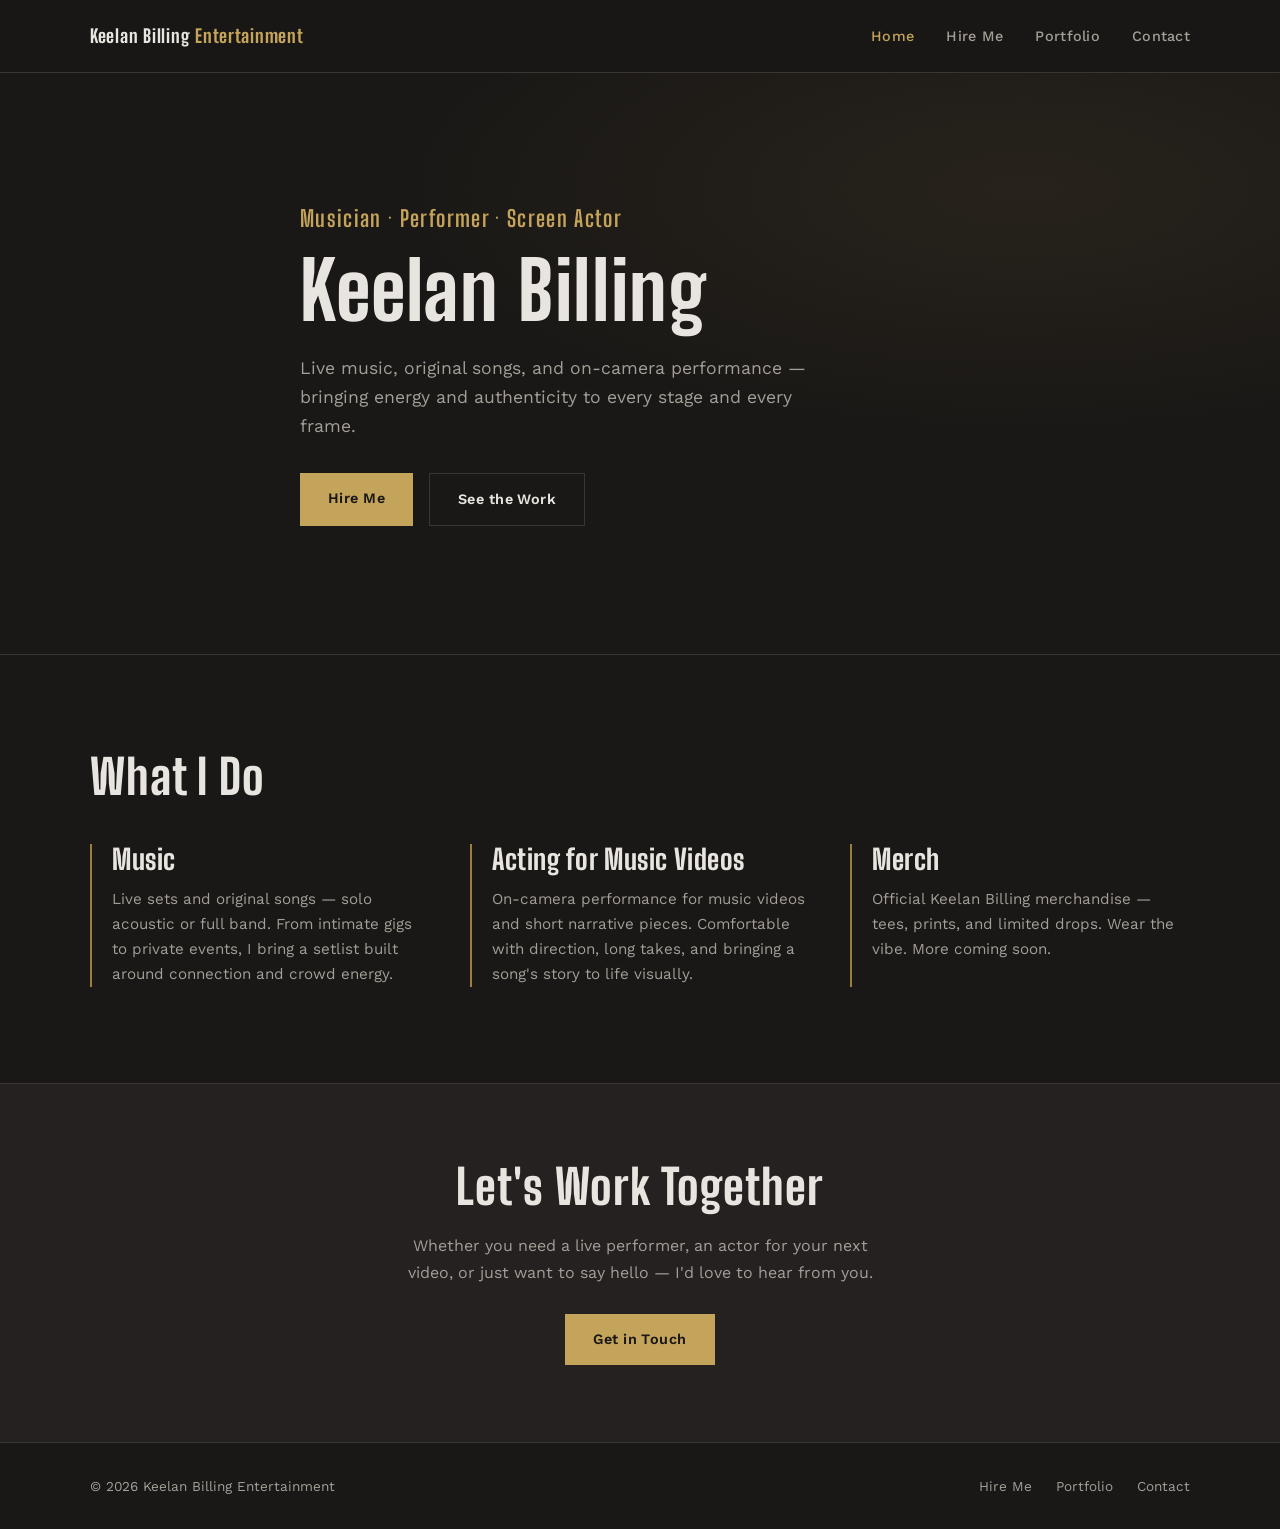
==== index.html @ 0515ae3e "first commit" ====
<!DOCTYPE html>
<html lang="en">
<head>
  <meta charset="UTF-8">
  <meta name="viewport" content="width=device-width, initial-scale=1.0">
  <meta name="description" content="Keelan Billing — Musician, performer, and screen actor available for live sets, original music, and music video acting.">
  <title>Keelan Billing Entertainment</title>
  <link rel="stylesheet" href="style.css">
</head>
<body>

  <header class="site-header">
    <div class="container header-inner">
      <a href="index.html" class="logo">Keelan Billing <span>Entertainment</span></a>
      <button class="nav-toggle" aria-label="Toggle navigation" aria-expanded="false">
        <span class="nav-toggle-bar"></span>
        <span class="nav-toggle-bar"></span>
        <span class="nav-toggle-bar"></span>
      </button>
      <nav class="site-nav" aria-label="Main navigation">
        <ul>
          <li><a href="index.html" aria-current="page">Home</a></li>
          <li><a href="hire.html">Hire Me</a></li>
          <li><a href="portfolio.html">Portfolio</a></li>
          <li><a href="contact.html">Contact</a></li>
        </ul>
      </nav>
    </div>
  </header>

  <main>
    <section class="hero">
      <div class="container hero-content">
        <p class="hero-tagline">Musician · Performer · Screen Actor</p>
        <h1>Keelan Billing</h1>
        <p class="hero-desc">Live music, original songs, and on-camera performance — bringing energy and authenticity to every stage and every frame.</p>
        <div class="btn-group">
          <a href="hire.html" class="btn btn-primary">Hire Me</a>
          <a href="portfolio.html" class="btn btn-outline">See the Work</a>
        </div>
      </div>
    </section>

    <section>
      <div class="container">
        <h2>What I Do</h2>
        <div class="services-grid">
          <article class="service-item">
            <h3>Music</h3>
            <p>Live sets and original songs — solo acoustic or full band. From intimate gigs to private events, I bring a setlist built around connection and crowd energy.</p>
          </article>
          <article class="service-item">
            <h3>Acting for Music Videos</h3>
            <p>On-camera performance for music videos and short narrative pieces. Comfortable with direction, long takes, and bringing a song's story to life visually.</p>
          </article>
          <article class="service-item">
            <h3>Merch</h3>
            <p>Official Keelan Billing merchandise — tees, prints, and limited drops. Wear the vibe. More coming soon.</p>
          </article>
        </div>
      </div>
    </section>

    <section class="cta-banner">
      <div class="container">
        <h2>Let's Work Together</h2>
        <p>Whether you need a live performer, an actor for your next video, or just want to say hello — I'd love to hear from you.</p>
        <a href="contact.html" class="btn btn-primary">Get in Touch</a>
      </div>
    </section>
  </main>

  <footer class="site-footer">
    <div class="container footer-inner">
      <p>&copy; 2026 Keelan Billing Entertainment</p>
      <nav class="footer-nav" aria-label="Footer navigation">
        <a href="hire.html">Hire Me</a>
        <a href="portfolio.html">Portfolio</a>
        <a href="contact.html">Contact</a>
      </nav>
    </div>
  </footer>

  <script src="script.js"></script>
</body>
</html>
---- style.css ----
/* =============================================
   Keelan Billing Entertainment — Shared Styles
   ============================================= */

@import url('https://fonts.googleapis.com/css2?family=Big+Shoulders+Display:wght@700;800&family=Work+Sans:wght@400;500;600&display=swap');

/* --- Custom Properties --- */
:root {
  --bg:           #1a1816;
  --bg-elevated:  #242120;
  --bg-subtle:    #2e2a28;
  --text:         #e8e4df;
  --text-muted:   #a39e97;
  --accent:       #c4a35a;
  --accent-dim:   #9a7f3f;
  --border:       #3a3532;
  --font-display: 'Big Shoulders Display', sans-serif;
  --font-body:    'Work Sans', sans-serif;
  --max-width:    1100px;
  --nav-height:   72px;
}

/* --- Reset & Base --- */
*, *::before, *::after {
  box-sizing: border-box;
  margin: 0;
  padding: 0;
}

html {
  scroll-behavior: smooth;
}

body {
  font-family: var(--font-body);
  font-size: 1rem;
  line-height: 1.65;
  color: var(--text);
  background-color: var(--bg);
  min-height: 100vh;
  display: flex;
  flex-direction: column;
}

img {
  max-width: 100%;
  display: block;
}

a {
  color: var(--accent);
  text-decoration: none;
  transition: color 0.2s;
}

a:hover {
  color: var(--text);
}

ul {
  list-style: none;
}

/* --- Typography --- */
h1, h2, h3 {
  font-family: var(--font-display);
  font-weight: 800;
  line-height: 1.1;
  letter-spacing: 0.02em;
}

h1 {
  font-size: clamp(2.8rem, 7vw, 5rem);
}

h2 {
  font-size: clamp(2rem, 4.5vw, 3rem);
  margin-bottom: 1.25rem;
}

h3 {
  font-size: clamp(1.4rem, 2.5vw, 1.75rem);
  margin-bottom: 0.75rem;
}

p + p {
  margin-top: 1rem;
}

/* --- Layout --- */
.container {
  width: min(100% - 2.5rem, var(--max-width));
  margin-inline: auto;
}

main {
  flex: 1;
}

section {
  padding-block: clamp(3.5rem, 8vw, 6rem);
}

section + section {
  border-top: 1px solid var(--border);
}

/* --- Header & Navigation --- */
.site-header {
  position: sticky;
  top: 0;
  z-index: 100;
  background: rgba(26, 24, 22, 0.92);
  backdrop-filter: blur(10px);
  border-bottom: 1px solid var(--border);
}

.header-inner {
  display: flex;
  align-items: center;
  justify-content: space-between;
  height: var(--nav-height);
}

.logo {
  font-family: var(--font-display);
  font-weight: 800;
  font-size: 1.15rem;
  color: var(--text);
  letter-spacing: 0.04em;
  white-space: nowrap;
}

.logo span {
  color: var(--accent);
}

.nav-toggle {
  display: none;
  background: none;
  border: none;
  cursor: pointer;
  padding: 0.5rem;
  color: var(--text);
}

.nav-toggle-bar {
  display: block;
  width: 24px;
  height: 2px;
  background: currentColor;
  transition: transform 0.25s, opacity 0.25s;
}

.nav-toggle-bar + .nav-toggle-bar {
  margin-top: 6px;
}

.nav-toggle[aria-expanded="true"] .nav-toggle-bar:nth-child(1) {
  transform: translateY(8px) rotate(45deg);
}

.nav-toggle[aria-expanded="true"] .nav-toggle-bar:nth-child(2) {
  opacity: 0;
}

.nav-toggle[aria-expanded="true"] .nav-toggle-bar:nth-child(3) {
  transform: translateY(-8px) rotate(-45deg);
}

.site-nav ul {
  display: flex;
  gap: 2rem;
}

.site-nav a {
  color: var(--text-muted);
  font-size: 0.9rem;
  font-weight: 500;
  letter-spacing: 0.02em;
}

.site-nav a:hover,
.site-nav a[aria-current="page"] {
  color: var(--accent);
}

/* --- Buttons --- */
.btn {
  display: inline-block;
  padding: 0.85rem 1.75rem;
  font-family: var(--font-body);
  font-size: 0.9rem;
  font-weight: 600;
  letter-spacing: 0.03em;
  border: none;
  cursor: pointer;
  transition: background 0.2s, color 0.2s, border-color 0.2s;
  text-align: center;
}

.btn-primary {
  background: var(--accent);
  color: var(--bg);
}

.btn-primary:hover {
  background: var(--text);
  color: var(--bg);
}

.btn-outline {
  background: transparent;
  color: var(--text);
  border: 1px solid var(--border);
}

.btn-outline:hover {
  border-color: var(--accent);
  color: var(--accent);
}

.btn-group {
  display: flex;
  flex-wrap: wrap;
  gap: 1rem;
  margin-top: 2rem;
}

/* --- Hero --- */
.hero {
  padding-block: clamp(4rem, 12vw, 8rem);
  position: relative;
  overflow: hidden;
}

.hero::before {
  content: '';
  position: absolute;
  inset: 0;
  background: radial-gradient(ellipse 70% 60% at 80% 20%, rgba(196, 163, 90, 0.08) 0%, transparent 70%);
  pointer-events: none;
}

.hero-content {
  position: relative;
  max-width: 680px;
}

.hero-tagline {
  font-family: var(--font-display);
  font-size: clamp(1.1rem, 2.5vw, 1.4rem);
  font-weight: 700;
  color: var(--accent);
  letter-spacing: 0.06em;
  margin-bottom: 0.5rem;
}

.hero-desc {
  font-size: 1.1rem;
  color: var(--text-muted);
  max-width: 520px;
  margin-top: 1.25rem;
}

/* --- What I Do --- */
.services-grid {
  display: grid;
  grid-template-columns: repeat(auto-fit, minmax(280px, 1fr));
  gap: 2.5rem;
  margin-top: 2.5rem;
}

.service-item {
  padding-left: 1.25rem;
  border-left: 2px solid var(--accent-dim);
}

.service-item h3 {
  color: var(--text);
}

.service-item p {
  color: var(--text-muted);
  font-size: 0.95rem;
}

/* --- CTA Banner --- */
.cta-banner {
  text-align: center;
  background: var(--bg-elevated);
  padding-block: clamp(3rem, 6vw, 5rem);
}

.cta-banner p {
  color: var(--text-muted);
  max-width: 480px;
  margin-inline: auto;
  margin-bottom: 1.75rem;
}

/* --- Page Header --- */
.page-header {
  padding-block: clamp(2.5rem, 6vw, 4rem);
  border-bottom: 1px solid var(--border);
}

.page-header p {
  color: var(--text-muted);
  max-width: 560px;
  margin-top: 1rem;
  font-size: 1.05rem;
}

/* --- Hire Services --- */
.hire-offerings {
  display: grid;
  grid-template-columns: repeat(auto-fit, minmax(300px, 1fr));
  gap: 2rem;
  margin-top: 2rem;
}

.hire-card {
  background: var(--bg-elevated);
  padding: 2rem 2rem 2rem 1.75rem;
  border-left: 3px solid var(--accent);
}

.hire-card p {
  color: var(--text-muted);
  font-size: 0.95rem;
}

.hire-card ul {
  margin-top: 1rem;
  color: var(--text-muted);
  font-size: 0.9rem;
}

.hire-card li {
  padding-left: 1rem;
  position: relative;
}

.hire-card li::before {
  content: '—';
  position: absolute;
  left: 0;
  color: var(--accent-dim);
}

.hire-card li + li {
  margin-top: 0.4rem;
}

/* --- Forms --- */
.form-section {
  background: var(--bg-subtle);
  padding-block: clamp(3rem, 6vw, 4.5rem);
}

form {
  max-width: 560px;
  margin-top: 2rem;
}

.form-group {
  margin-bottom: 1.5rem;
}

.form-group label {
  display: block;
  font-size: 0.85rem;
  font-weight: 500;
  color: var(--text-muted);
  margin-bottom: 0.45rem;
}

.form-group input[type="text"],
.form-group input[type="email"],
.form-group input[type="date"],
.form-group textarea,
.form-group select {
  width: 100%;
  padding: 0.75rem 1rem;
  font-family: var(--font-body);
  font-size: 0.95rem;
  color: var(--text);
  background: var(--bg);
  border: 1px solid var(--border);
  transition: border-color 0.2s;
}

.form-group input:focus,
.form-group textarea:focus,
.form-group select:focus {
  outline: none;
  border-color: var(--accent);
}

.form-group textarea {
  min-height: 140px;
  resize: vertical;
}

.radio-group {
  display: flex;
  flex-direction: column;
  gap: 0.65rem;
}

.radio-group label {
  display: flex;
  align-items: center;
  gap: 0.6rem;
  font-size: 0.95rem;
  color: var(--text);
  cursor: pointer;
}

.radio-group input[type="radio"] {
  accent-color: var(--accent);
  width: 1rem;
  height: 1rem;
}

.honeypot {
  position: absolute;
  left: -9999px;
  opacity: 0;
  height: 0;
  overflow: hidden;
}

/* --- Portfolio --- */
.video-caption {
  font-size: 0.95rem;
  color: var(--text-muted);
  margin-bottom: 1.25rem;
}

.video-caption strong {
  color: var(--text);
  font-weight: 600;
}

.video-wrapper {
  position: relative;
  width: 100%;
  aspect-ratio: 16 / 9;
  background: var(--bg-elevated);
  margin-bottom: 3.5rem;
}

.video-wrapper iframe {
  position: absolute;
  inset: 0;
  width: 100%;
  height: 100%;
  border: none;
}

.project-grid {
  display: grid;
  grid-template-columns: repeat(auto-fill, minmax(240px, 1fr));
  gap: 1.25rem;
  margin-top: 2rem;
}

.project-card {
  background: var(--bg-elevated);
  padding: 1.5rem;
  border-top: 2px solid var(--border);
  transition: border-color 0.2s;
}

.project-card:hover {
  border-top-color: var(--accent);
}

.project-card h3 {
  font-size: 1.15rem;
  margin-bottom: 0.5rem;
}

.project-tag {
  display: inline-block;
  font-size: 0.75rem;
  font-weight: 600;
  letter-spacing: 0.04em;
  color: var(--accent);
  text-transform: uppercase;
}

.credits-list {
  margin-top: 2rem;
  border-top: 1px solid var(--border);
}

.credits-list li {
  display: flex;
  flex-wrap: wrap;
  gap: 0.5rem 1.5rem;
  padding-block: 0.85rem;
  border-bottom: 1px solid var(--border);
  font-size: 0.95rem;
  color: var(--text-muted);
}

.credits-list .credit-title {
  color: var(--text);
  font-weight: 500;
  min-width: 160px;
}

.credits-list .credit-role {
  flex: 1;
}

.credits-list .credit-year {
  color: var(--accent-dim);
  font-variant-numeric: tabular-nums;
}

/* --- Contact --- */
.contact-layout {
  display: grid;
  grid-template-columns: 1fr 1fr;
  gap: 3rem;
  align-items: start;
}

.social-links {
  display: flex;
  flex-wrap: wrap;
  gap: 1.25rem;
  margin-top: 1.5rem;
}

.social-links a {
  font-size: 0.9rem;
  font-weight: 500;
  color: var(--text-muted);
  padding-bottom: 2px;
  border-bottom: 1px solid var(--border);
}

.social-links a:hover {
  color: var(--accent);
  border-bottom-color: var(--accent);
}

/* --- Footer --- */
.site-footer {
  border-top: 1px solid var(--border);
  padding-block: 2rem;
  margin-top: auto;
}

.footer-inner {
  display: flex;
  flex-wrap: wrap;
  justify-content: space-between;
  align-items: center;
  gap: 1rem;
  font-size: 0.85rem;
  color: var(--text-muted);
}

.footer-nav {
  display: flex;
  gap: 1.5rem;
}

.footer-nav a {
  color: var(--text-muted);
}

.footer-nav a:hover {
  color: var(--accent);
}

/* --- Responsive --- */
@media (max-width: 760px) {
  .nav-toggle {
    display: block;
  }

  .site-nav {
    position: fixed;
    top: var(--nav-height);
    left: 0;
    right: 0;
    background: var(--bg);
    border-bottom: 1px solid var(--border);
    padding: 1.5rem;
    transform: translateY(-120%);
    opacity: 0;
    visibility: hidden;
    transition: transform 0.3s, opacity 0.3s, visibility 0.3s;
  }

  .site-nav.is-open {
    transform: translateY(0);
    opacity: 1;
    visibility: visible;
  }

  .site-nav ul {
    flex-direction: column;
    gap: 1.25rem;
  }

  .site-nav a {
    font-size: 1.05rem;
  }

  .contact-layout {
    grid-template-columns: 1fr;
  }

  .btn-group {
    flex-direction: column;
  }

  .btn-group .btn {
    width: 100%;
  }
}
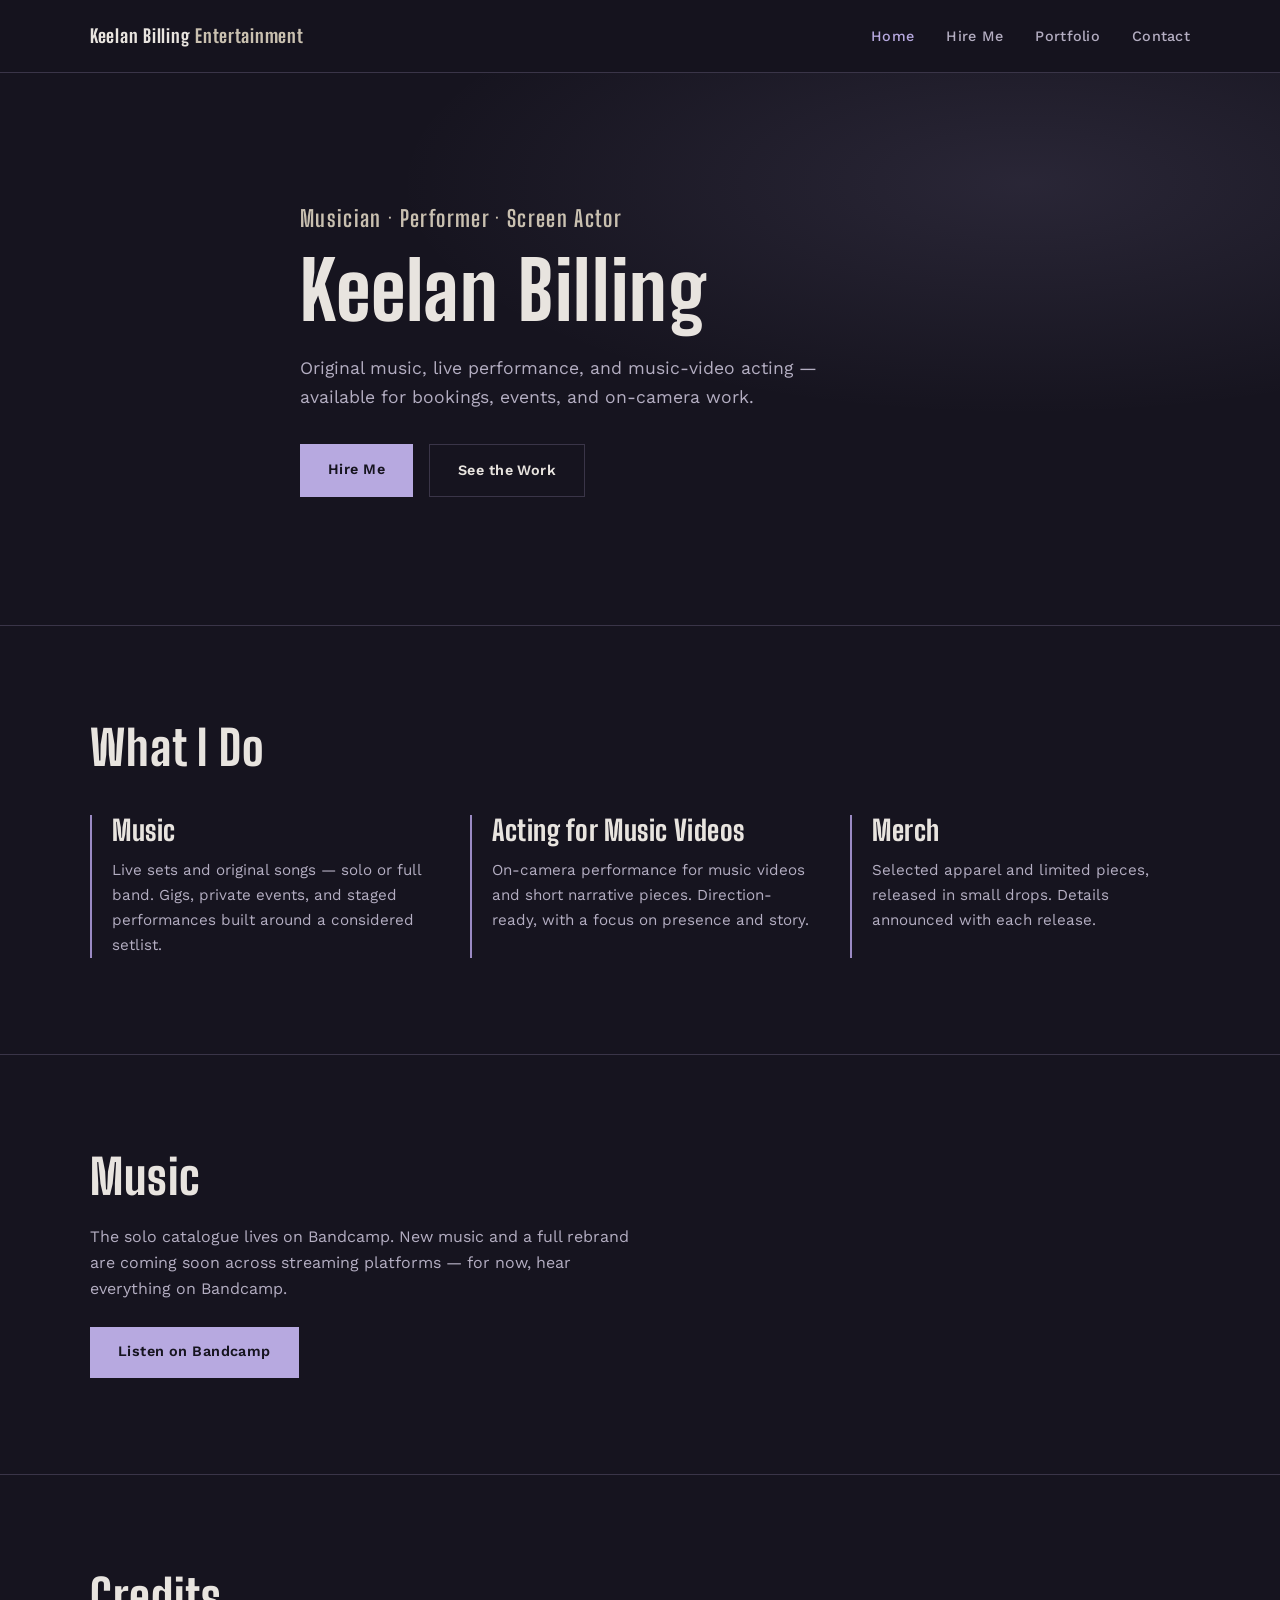
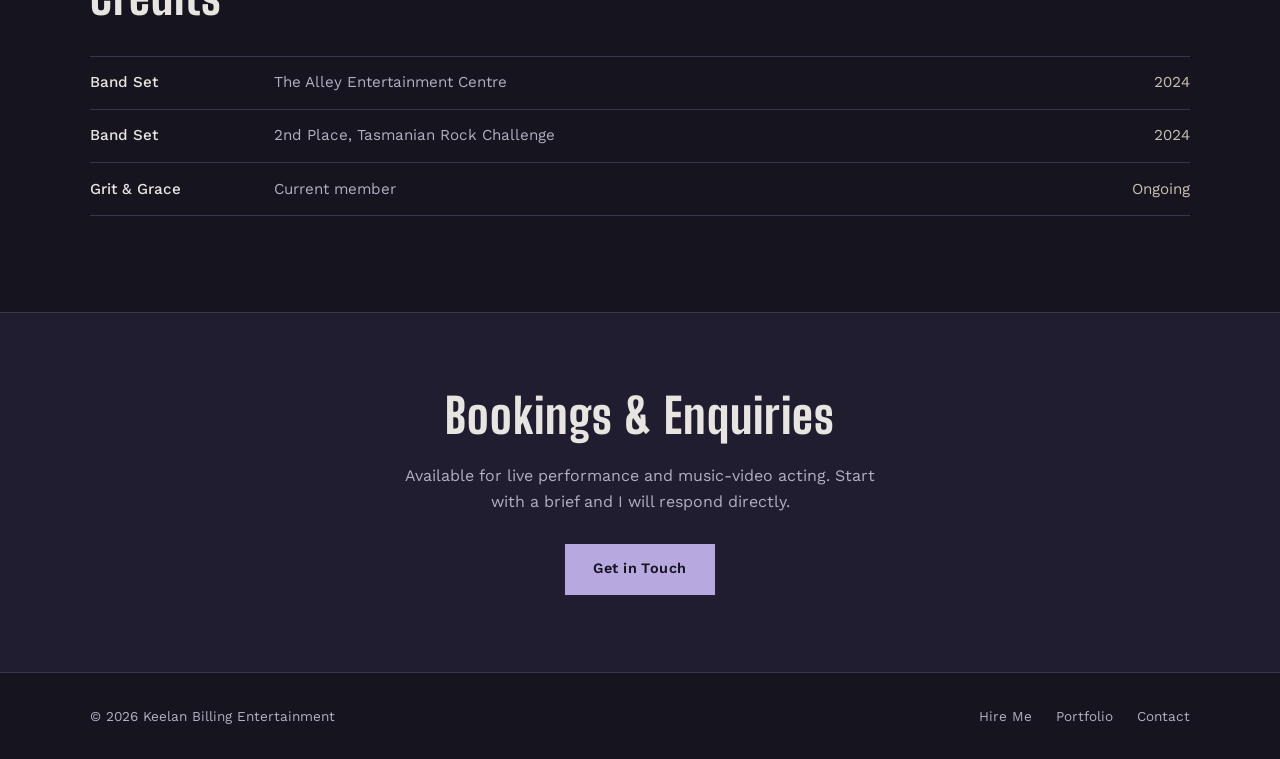
==== commit 35de49d0: "update" ====
--- a/index.html
+++ b/index.html
@@ -33,7 +33,7 @@
       <div class="container hero-content">
         <p class="hero-tagline">Musician · Performer · Screen Actor</p>
         <h1>Keelan Billing</h1>
-        <p class="hero-desc">Live music, original songs, and on-camera performance — bringing energy and authenticity to every stage and every frame.</p>
+        <p class="hero-desc">Original music, live performance, and music-video acting — available for bookings, events, and on-camera work.</p>
         <div class="btn-group">
           <a href="hire.html" class="btn btn-primary">Hire Me</a>
           <a href="portfolio.html" class="btn btn-outline">See the Work</a>
@@ -47,24 +47,57 @@
         <div class="services-grid">
           <article class="service-item">
             <h3>Music</h3>
-            <p>Live sets and original songs — solo acoustic or full band. From intimate gigs to private events, I bring a setlist built around connection and crowd energy.</p>
+            <p>Live sets and original songs — solo or full band. Gigs, private events, and staged performances built around a considered setlist.</p>
           </article>
           <article class="service-item">
             <h3>Acting for Music Videos</h3>
-            <p>On-camera performance for music videos and short narrative pieces. Comfortable with direction, long takes, and bringing a song's story to life visually.</p>
+            <p>On-camera performance for music videos and short narrative pieces. Direction-ready, with a focus on presence and story.</p>
           </article>
           <article class="service-item">
             <h3>Merch</h3>
-            <p>Official Keelan Billing merchandise — tees, prints, and limited drops. Wear the vibe. More coming soon.</p>
+            <p>Selected apparel and limited pieces, released in small drops. Details announced with each release.</p>
           </article>
         </div>
       </div>
     </section>
 
+    <section>
+      <div class="container music-block">
+        <h2>Music</h2>
+        <p>The solo catalogue lives on Bandcamp. New music and a full rebrand are coming soon across streaming platforms — for now, hear everything on Bandcamp.</p>
+        <div class="btn-group">
+          <a href="https://keelanbilling.bandcamp.com/" class="btn btn-primary" target="_blank" rel="noopener noreferrer">Listen on Bandcamp</a>
+        </div>
+      </div>
+    </section>
+
+    <section>
+      <div class="container">
+        <h2>Credits</h2>
+        <ul class="credits-list">
+          <li>
+            <span class="credit-title">Band Set</span>
+            <span class="credit-role">The Alley Entertainment Centre</span>
+            <span class="credit-year">2024</span>
+          </li>
+          <li>
+            <span class="credit-title">Band Set</span>
+            <span class="credit-role">2nd Place, Tasmanian Rock Challenge</span>
+            <span class="credit-year">2024</span>
+          </li>
+          <li>
+            <span class="credit-title">Grit &amp; Grace</span>
+            <span class="credit-role">Current member</span>
+            <span class="credit-year">Ongoing</span>
+          </li>
+        </ul>
+      </div>
+    </section>
+
     <section class="cta-banner">
       <div class="container">
-        <h2>Let's Work Together</h2>
-        <p>Whether you need a live performer, an actor for your next video, or just want to say hello — I'd love to hear from you.</p>
+        <h2>Bookings &amp; Enquiries</h2>
+        <p>Available for live performance and music-video acting. Start with a brief and I will respond directly.</p>
         <a href="contact.html" class="btn btn-primary">Get in Touch</a>
       </div>
     </section>
--- a/style.css
+++ b/style.css
@@ -6,14 +6,15 @@
 
 /* --- Custom Properties --- */
 :root {
-  --bg:           #1a1816;
-  --bg-elevated:  #242120;
-  --bg-subtle:    #2e2a28;
-  --text:         #e8e4df;
-  --text-muted:   #a39e97;
-  --accent:       #c4a35a;
-  --accent-dim:   #9a7f3f;
-  --border:       #3a3532;
+  --bg:           #16141F;
+  --bg-elevated:  #211D30;
+  --bg-subtle:    #2A2538;
+  --text:         #E8E4DF;
+  --text-muted:   #B4AEC2;
+  --accent:       #B7A9E0;
+  --accent-dim:   #9B8AC4;
+  --metal:        #C9C0B0;
+  --border:       #3A3548;
   --font-display: 'Big Shoulders Display', sans-serif;
   --font-body:    'Work Sans', sans-serif;
   --max-width:    1100px;
@@ -110,7 +111,7 @@
   position: sticky;
   top: 0;
   z-index: 100;
-  background: rgba(26, 24, 22, 0.92);
+  background: rgba(22, 20, 31, 0.92);
   backdrop-filter: blur(10px);
   border-bottom: 1px solid var(--border);
 }
@@ -132,7 +133,7 @@
 }
 
 .logo span {
-  color: var(--accent);
+  color: var(--metal);
 }
 
 .nav-toggle {
@@ -238,7 +239,7 @@
   content: '';
   position: absolute;
   inset: 0;
-  background: radial-gradient(ellipse 70% 60% at 80% 20%, rgba(196, 163, 90, 0.08) 0%, transparent 70%);
+  background: radial-gradient(ellipse 70% 60% at 80% 20%, rgba(183, 169, 224, 0.12) 0%, transparent 70%);
   pointer-events: none;
 }
 
@@ -251,7 +252,7 @@
   font-family: var(--font-display);
   font-size: clamp(1.1rem, 2.5vw, 1.4rem);
   font-weight: 700;
-  color: var(--accent);
+  color: var(--metal);
   letter-spacing: 0.06em;
   margin-bottom: 0.5rem;
 }
@@ -518,8 +519,18 @@
 }
 
 .credits-list .credit-year {
-  color: var(--accent-dim);
+  color: var(--metal);
   font-variant-numeric: tabular-nums;
+}
+
+/* --- Music --- */
+.music-block p {
+  color: var(--text-muted);
+  max-width: 540px;
+}
+
+.music-block .btn-group {
+  margin-top: 1.5rem;
 }
 
 /* --- Contact --- */
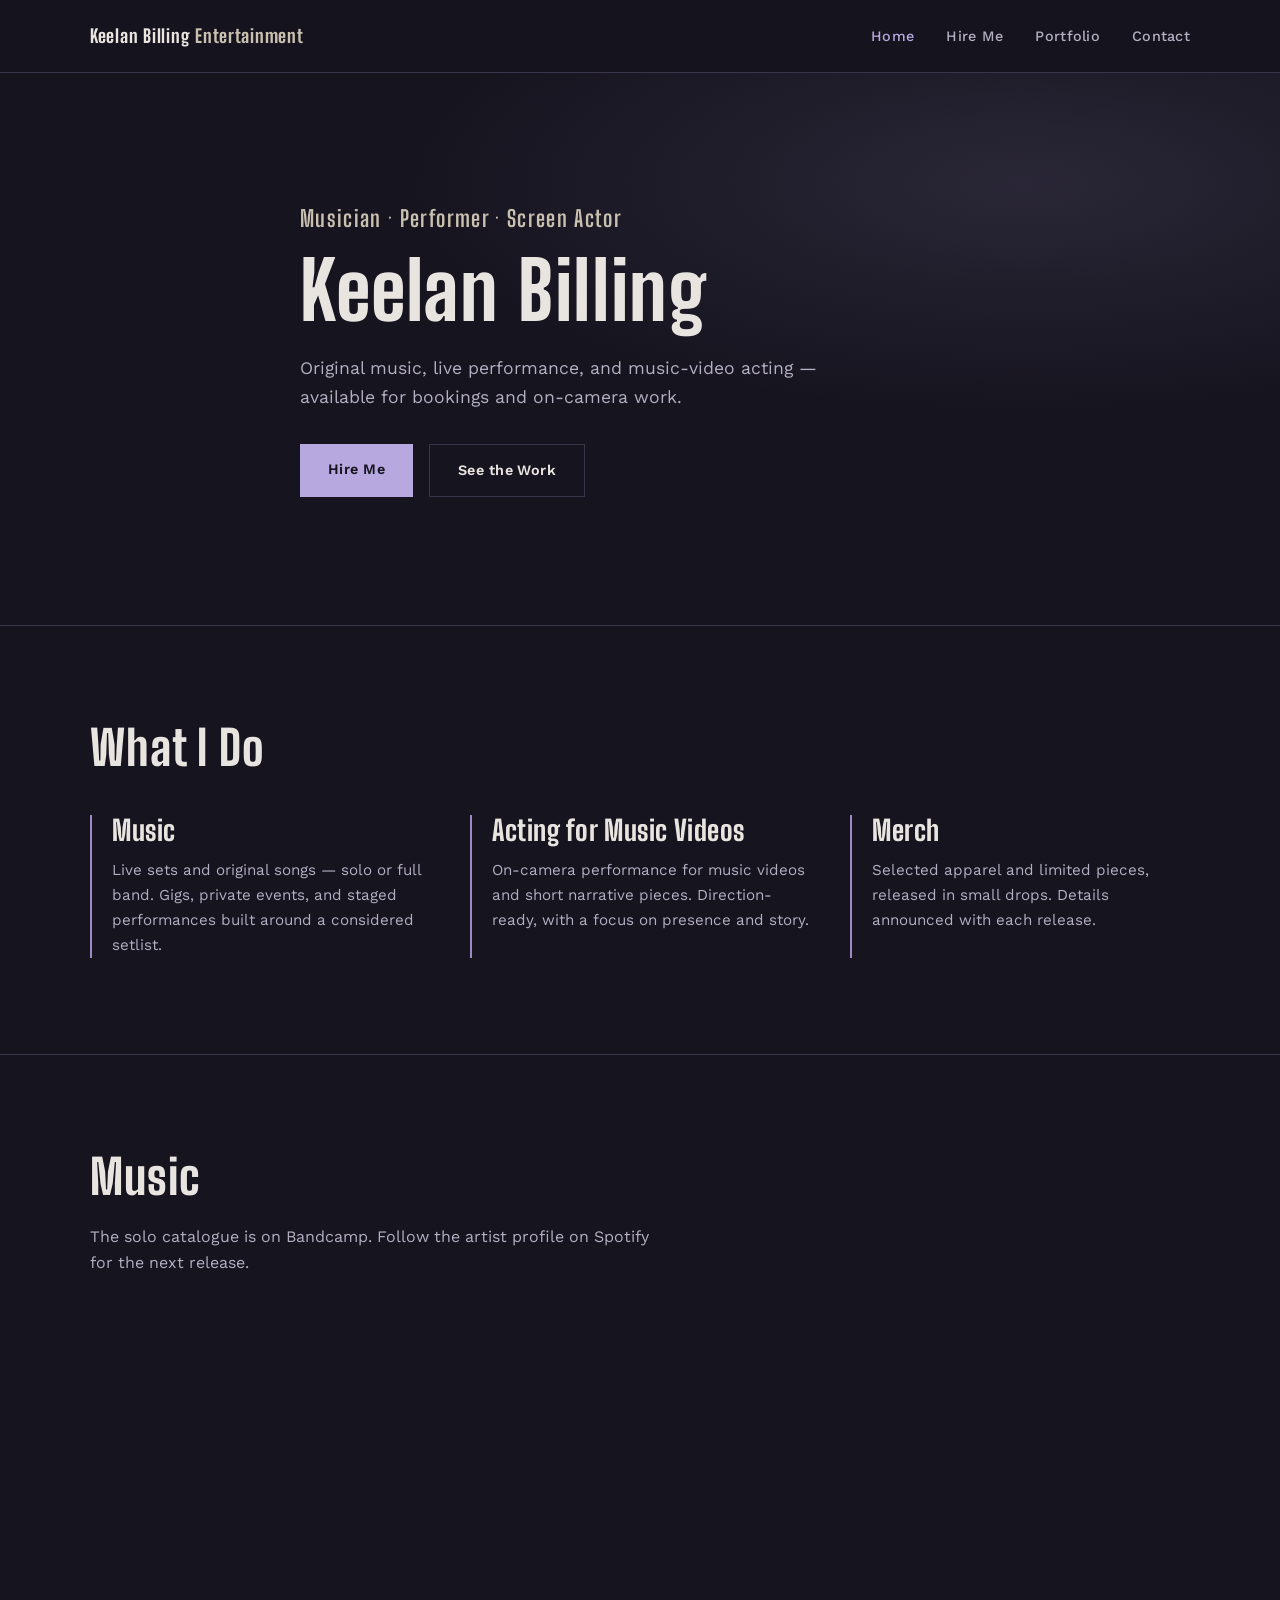
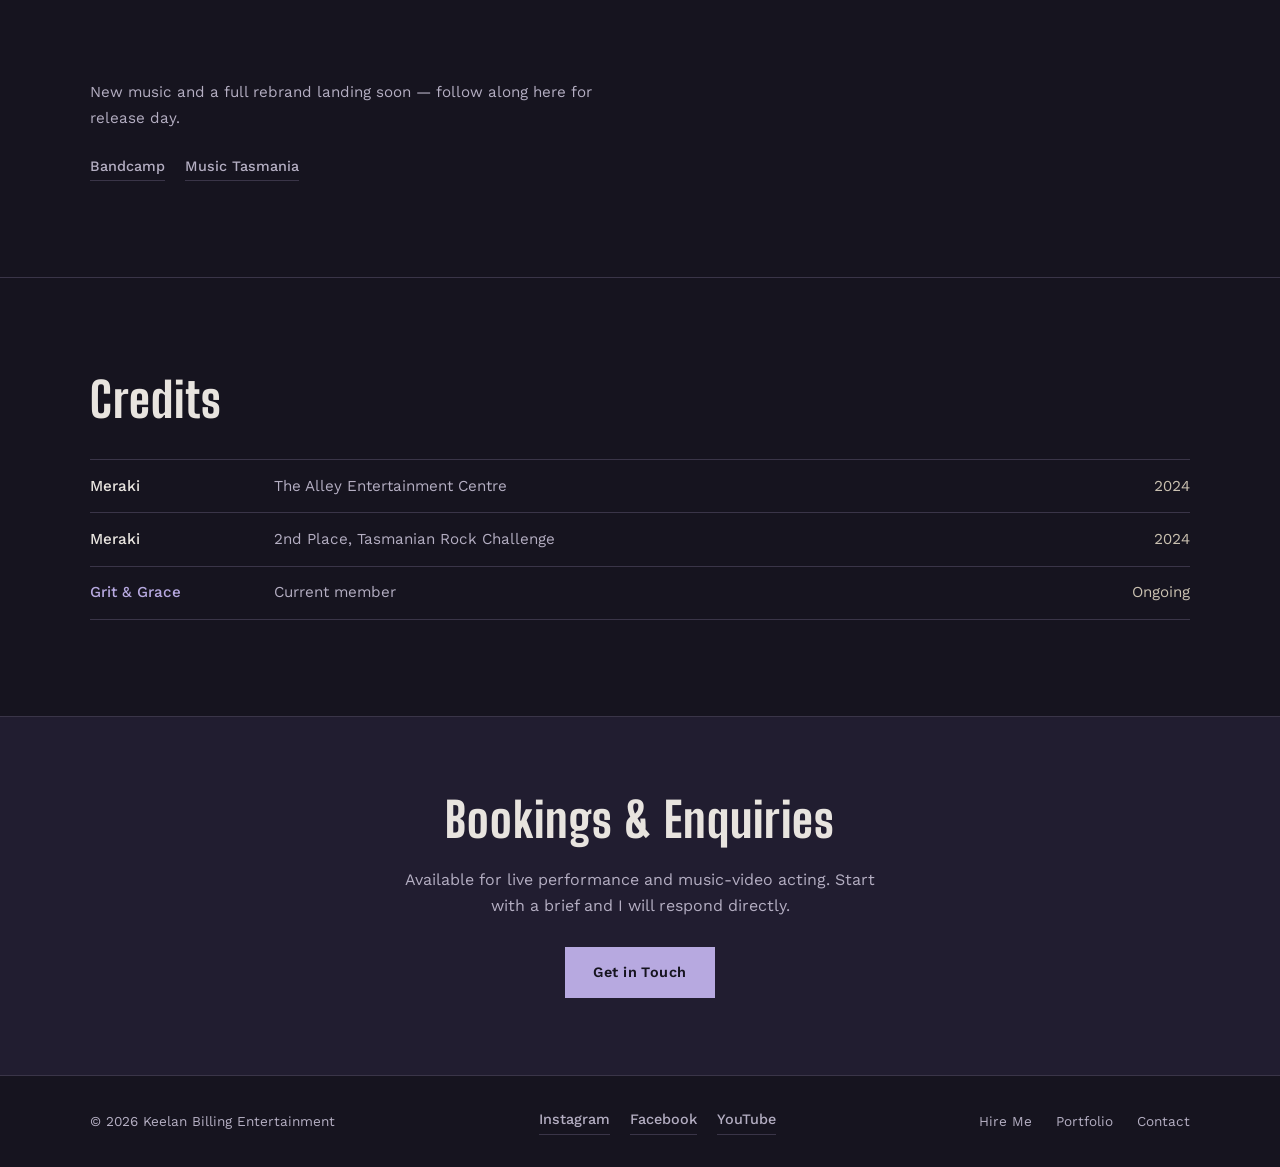
==== commit 2cea2adc: "Add real credits, Spotify embed, and social links. Correct Meraki and Grit and Grace credits, surfac" ====
--- a/index.html
+++ b/index.html
@@ -33,7 +33,7 @@
       <div class="container hero-content">
         <p class="hero-tagline">Musician · Performer · Screen Actor</p>
         <h1>Keelan Billing</h1>
-        <p class="hero-desc">Original music, live performance, and music-video acting — available for bookings, events, and on-camera work.</p>
+        <p class="hero-desc">Original music, live performance, and music-video acting — available for bookings and on-camera work.</p>
         <div class="btn-group">
           <a href="hire.html" class="btn btn-primary">Hire Me</a>
           <a href="portfolio.html" class="btn btn-outline">See the Work</a>
@@ -64,9 +64,14 @@
     <section>
       <div class="container music-block">
         <h2>Music</h2>
-        <p>The solo catalogue lives on Bandcamp. New music and a full rebrand are coming soon across streaming platforms — for now, hear everything on Bandcamp.</p>
-        <div class="btn-group">
-          <a href="https://keelanbilling.bandcamp.com/" class="btn btn-primary" target="_blank" rel="noopener noreferrer">Listen on Bandcamp</a>
+        <p>The solo catalogue is on Bandcamp. Follow the artist profile on Spotify for the next release.</p>
+        <div class="spotify-embed">
+          <iframe data-testid="embed-iframe" style="border-radius:12px" src="https://open.spotify.com/embed/artist/3LQ8WdzUnTdsKHWAmYanKN?utm_source=generator&amp;si=8c4894f1d75b4c3d" width="100%" height="352" frameBorder="0" allowfullscreen="" allow="autoplay; clipboard-write; encrypted-media; fullscreen; picture-in-picture" loading="lazy" title="Keelan Billing on Spotify"></iframe>
+        </div>
+        <p class="music-note">New music and a full rebrand landing soon — follow along here for release day.</p>
+        <div class="music-links">
+          <a href="https://keelanbilling.bandcamp.com/" target="_blank" rel="noopener noreferrer">Bandcamp</a>
+          <a href="https://musictasmania.org/connect/artists/keelan-billing" target="_blank" rel="noopener noreferrer">Music Tasmania</a>
         </div>
       </div>
     </section>
@@ -76,17 +81,17 @@
         <h2>Credits</h2>
         <ul class="credits-list">
           <li>
-            <span class="credit-title">Band Set</span>
+            <span class="credit-title">Meraki</span>
             <span class="credit-role">The Alley Entertainment Centre</span>
             <span class="credit-year">2024</span>
           </li>
           <li>
-            <span class="credit-title">Band Set</span>
+            <span class="credit-title">Meraki</span>
             <span class="credit-role">2nd Place, Tasmanian Rock Challenge</span>
             <span class="credit-year">2024</span>
           </li>
           <li>
-            <span class="credit-title">Grit &amp; Grace</span>
+            <span class="credit-title"><a href="https://www.gritandgrace.au" target="_blank" rel="noopener noreferrer">Grit &amp; Grace</a></span>
             <span class="credit-role">Current member</span>
             <span class="credit-year">Ongoing</span>
           </li>
@@ -106,6 +111,11 @@
   <footer class="site-footer">
     <div class="container footer-inner">
       <p>&copy; 2026 Keelan Billing Entertainment</p>
+      <div class="social-links">
+        <a href="https://instagram.com/keelan.7" target="_blank" rel="noopener noreferrer">Instagram</a>
+        <a href="https://www.facebook.com/profile.php?id=61566569551535" target="_blank" rel="noopener noreferrer">Facebook</a>
+        <a href="https://www.youtube.com/@keelanbilling" target="_blank" rel="noopener noreferrer">YouTube</a>
+      </div>
       <nav class="footer-nav" aria-label="Footer navigation">
         <a href="hire.html">Hire Me</a>
         <a href="portfolio.html">Portfolio</a>
--- a/style.css
+++ b/style.css
@@ -479,9 +479,12 @@
   border-top-color: var(--accent);
 }
 
-.project-card h3 {
-  font-size: 1.15rem;
-  margin-bottom: 0.5rem;
+.project-card h3 a {
+  color: inherit;
+}
+
+.project-card h3 a:hover {
+  color: var(--accent);
 }
 
 .project-tag {
@@ -526,11 +529,47 @@
 /* --- Music --- */
 .music-block p {
   color: var(--text-muted);
-  max-width: 540px;
+  max-width: 560px;
 }
 
 .music-block .btn-group {
   margin-top: 1.5rem;
+}
+
+.spotify-embed {
+  margin-top: 2rem;
+  max-width: 100%;
+}
+
+.spotify-embed iframe {
+  display: block;
+  width: 100%;
+  border: 0;
+}
+
+.music-note {
+  margin-top: 1.25rem;
+  font-size: 0.95rem;
+}
+
+.music-links {
+  display: flex;
+  flex-wrap: wrap;
+  gap: 1.25rem;
+  margin-top: 1.5rem;
+}
+
+.music-links a {
+  font-size: 0.9rem;
+  font-weight: 500;
+  color: var(--text-muted);
+  padding-bottom: 2px;
+  border-bottom: 1px solid var(--border);
+}
+
+.music-links a:hover {
+  color: var(--accent);
+  border-bottom-color: var(--accent);
 }
 
 /* --- Contact --- */
@@ -576,6 +615,10 @@
   gap: 1rem;
   font-size: 0.85rem;
   color: var(--text-muted);
+}
+
+.footer-inner .social-links {
+  margin-top: 0;
 }
 
 .footer-nav {
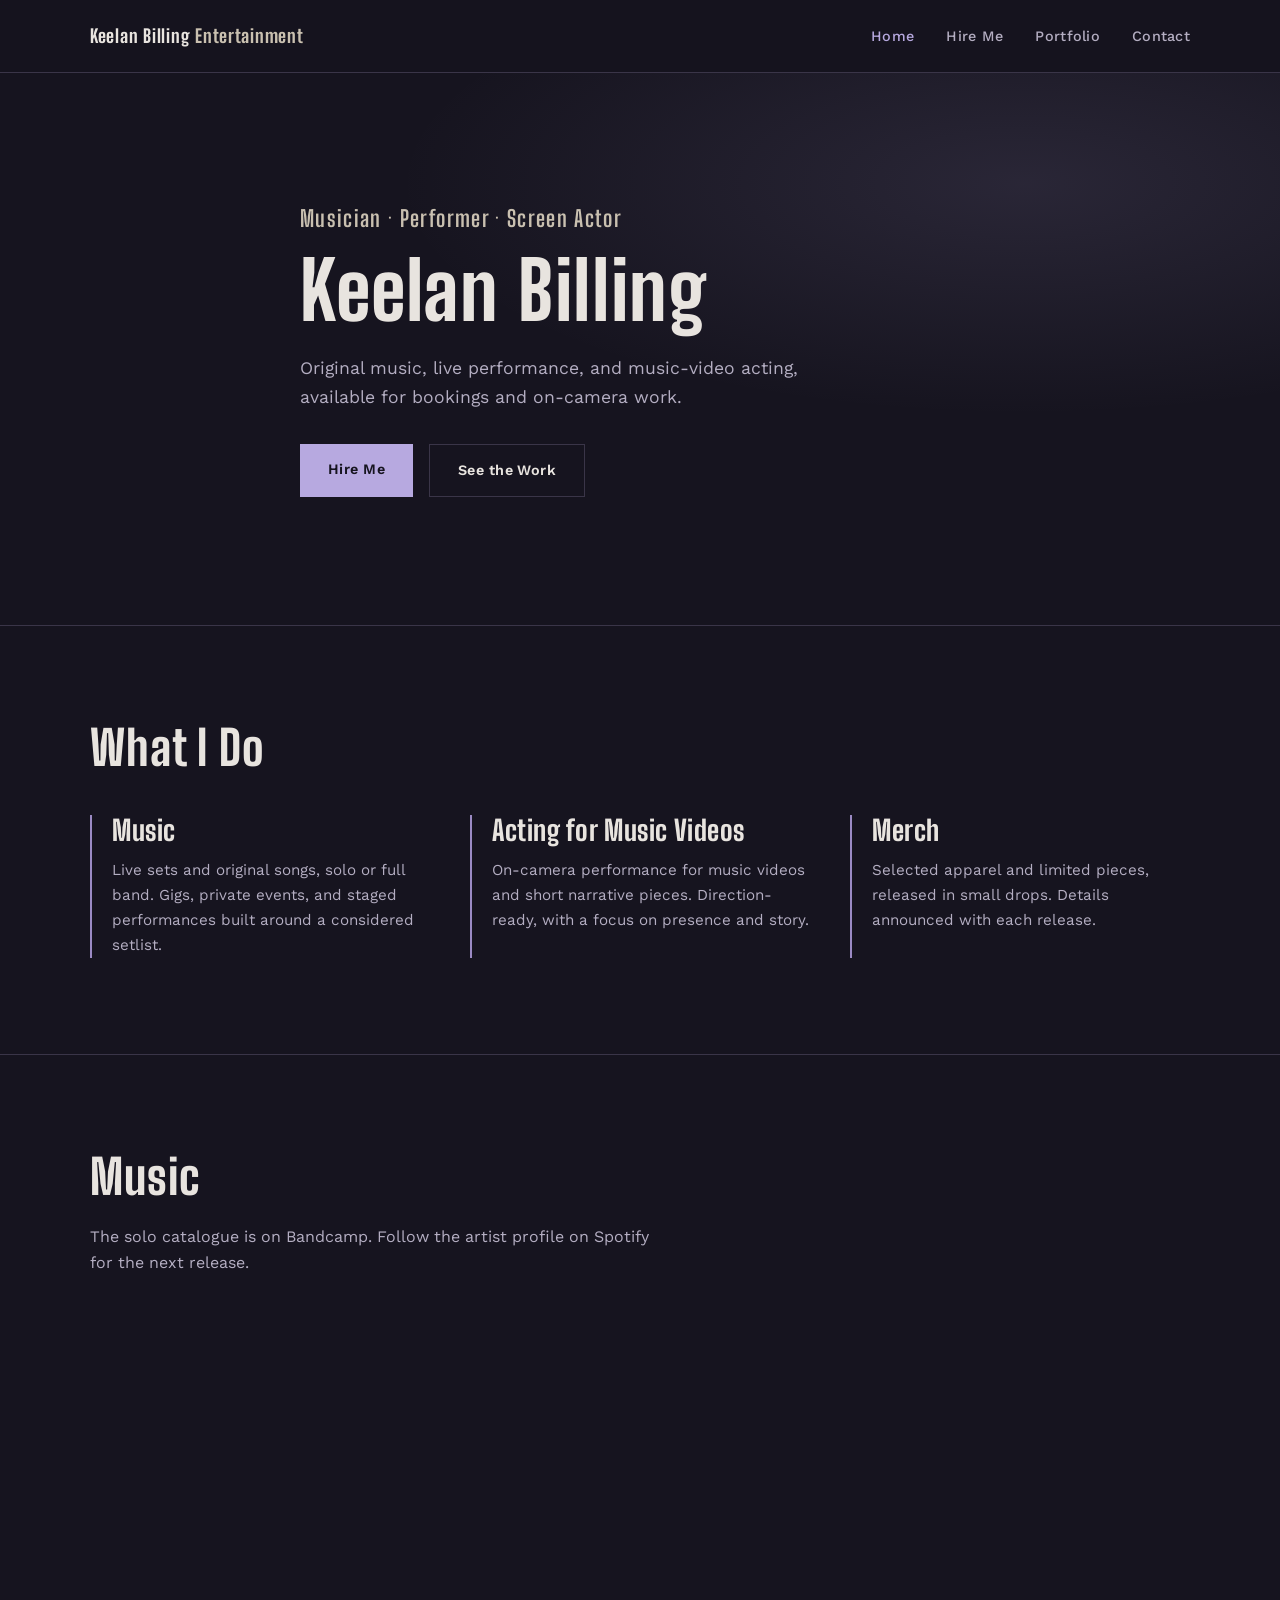
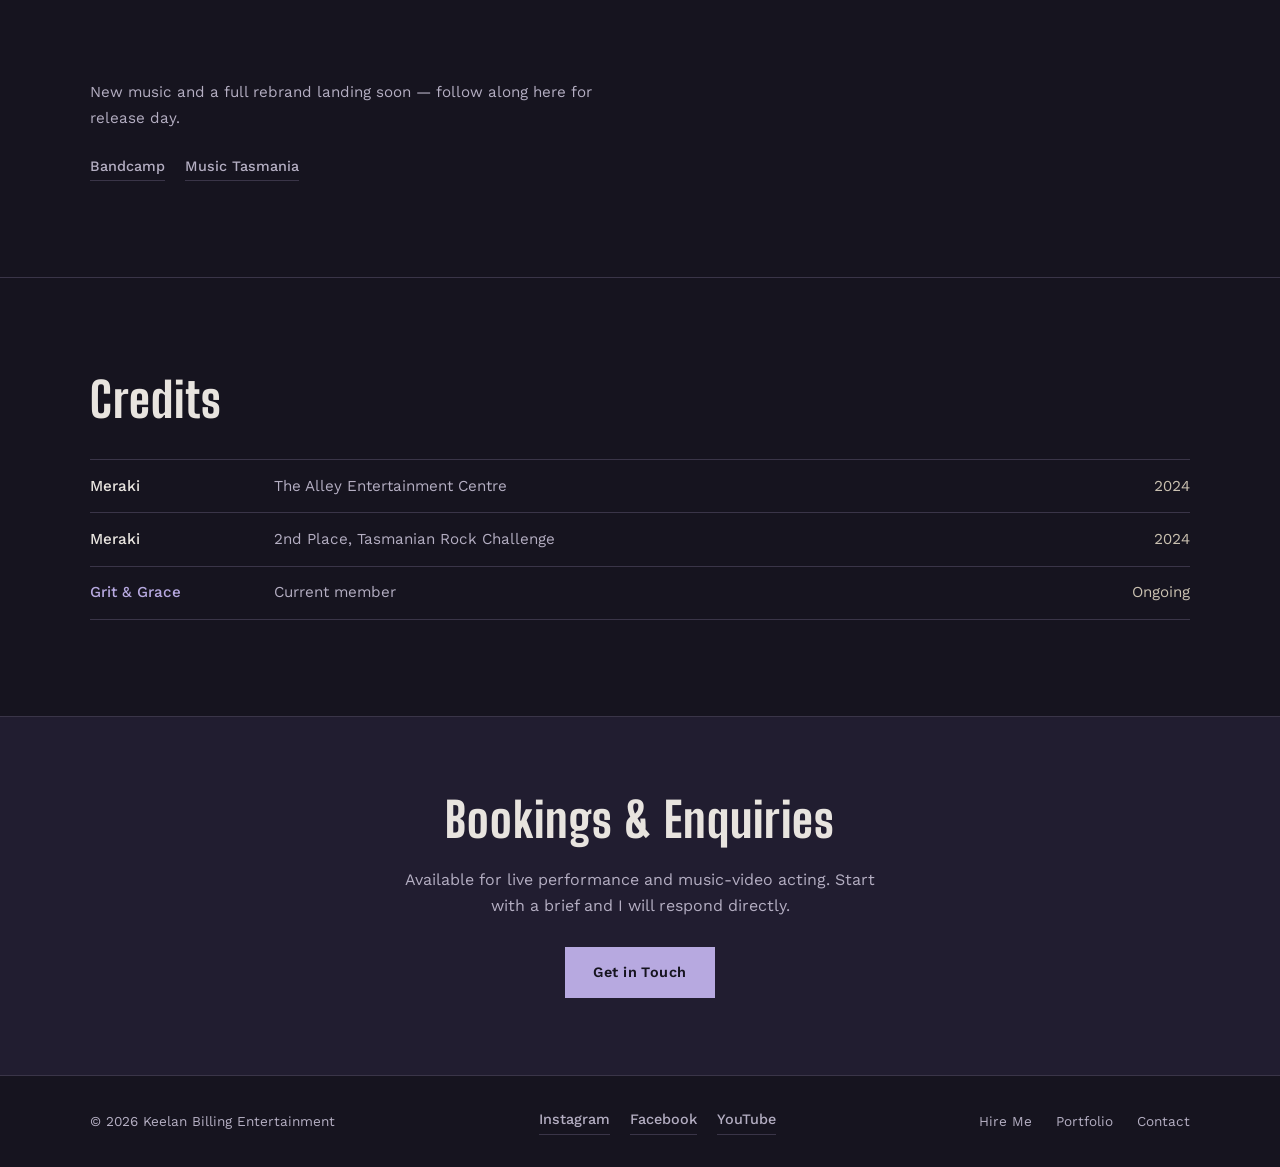
==== commit 6b40d3b3: "update" ====
--- a/index.html
+++ b/index.html
@@ -3,7 +3,7 @@
 <head>
   <meta charset="UTF-8">
   <meta name="viewport" content="width=device-width, initial-scale=1.0">
-  <meta name="description" content="Keelan Billing — Musician, performer, and screen actor available for live sets, original music, and music video acting.">
+  <meta name="description" content="Keelan Billing. Musician, performer, and screen actor available for live sets, original music, and music video acting.">
   <title>Keelan Billing Entertainment</title>
   <link rel="stylesheet" href="style.css">
 </head>
@@ -33,7 +33,7 @@
       <div class="container hero-content">
         <p class="hero-tagline">Musician · Performer · Screen Actor</p>
         <h1>Keelan Billing</h1>
-        <p class="hero-desc">Original music, live performance, and music-video acting — available for bookings and on-camera work.</p>
+        <p class="hero-desc">Original music, live performance, and music-video acting, available for bookings and on-camera work.</p>
         <div class="btn-group">
           <a href="hire.html" class="btn btn-primary">Hire Me</a>
           <a href="portfolio.html" class="btn btn-outline">See the Work</a>
@@ -47,7 +47,7 @@
         <div class="services-grid">
           <article class="service-item">
             <h3>Music</h3>
-            <p>Live sets and original songs — solo or full band. Gigs, private events, and staged performances built around a considered setlist.</p>
+            <p>Live sets and original songs, solo or full band. Gigs, private events, and staged performances built around a considered setlist.</p>
           </article>
           <article class="service-item">
             <h3>Acting for Music Videos</h3>
